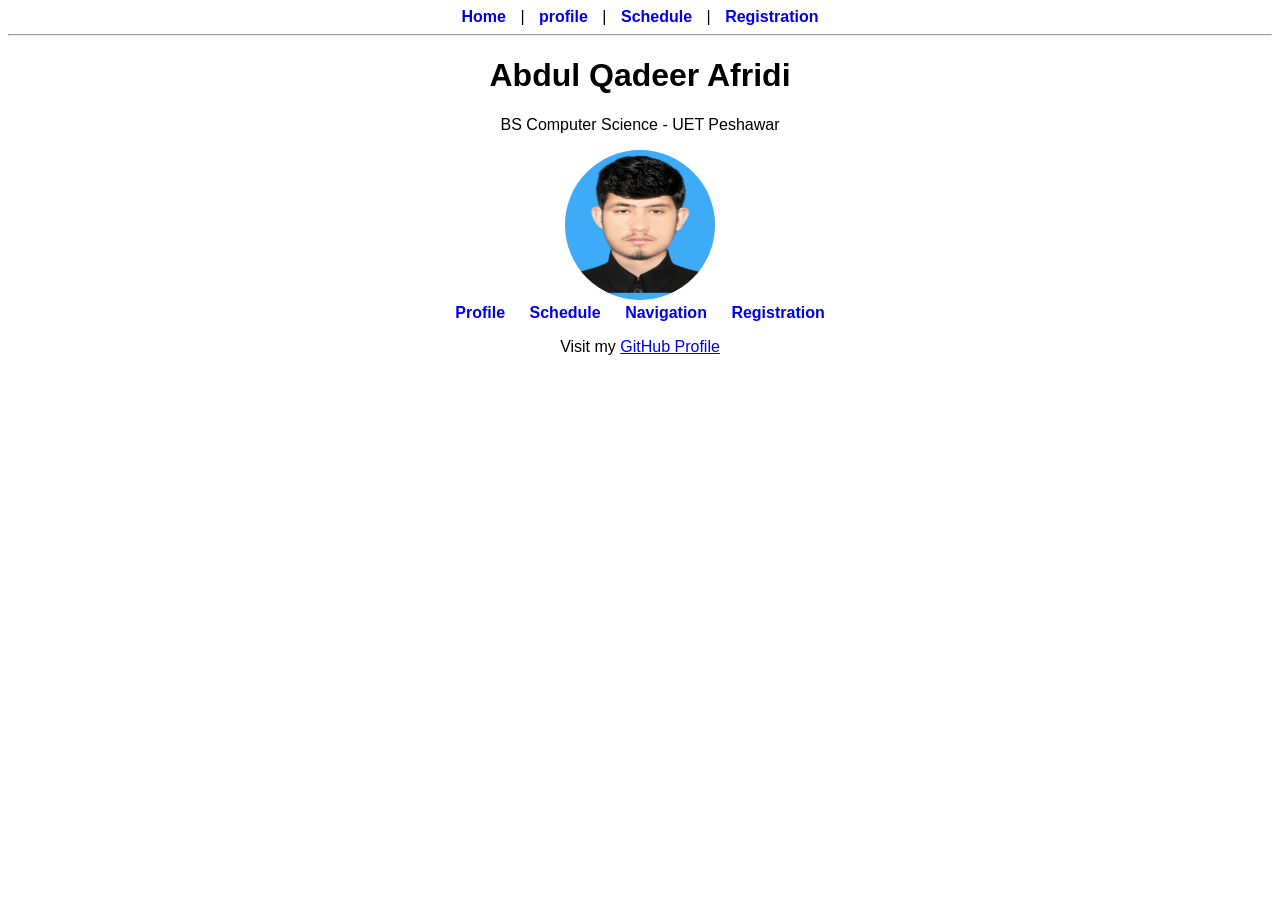
==== index.html @ 965270ca "Add files via upload i added lab 2 tasks" ====
<!DOCTYPE html>
<html lang="en">
<head>
    <meta charset="UTF-8">
    <meta name="viewport" content="width=device-width, initial-scale=1.0">
    <title>My Portfolio - Lab 02</title>
    <style>
        body {
            font-family: Arial, sans-serif;
            text-align: center;
        }
        nav a {
            margin: 10px;
            text-decoration: none;
            font-weight: bold;
        }
        img {
            border-radius: 50%;
        }
    </style>
</head>
<body>
    <nav>
    <a href="index.html">Home</a> |
    <a href="profile.html">profile</a> |
    <a href="schedule.html">Schedule</a> |
    <a href="registration.html">Registration</a>
</nav>
<hr>

<h1>Abdul Qadeer Afridi</h1>
<p>BS Computer Science - UET Peshawar</p>

<img src="profile.jpg" width="150" height="150">

<nav>
    <a href="profile.html">Profile</a>
    <a href="schedule.html">Schedule</a>
    <a href="navigation.html">Navigation</a>
    <a href="registration.html">Registration</a>
</nav>

<p>Visit my 
<a href="https://github.com/AbdulQadeer70/lab-01" target="_blank">GitHub Profile</a>
</p>

</body>
</html>
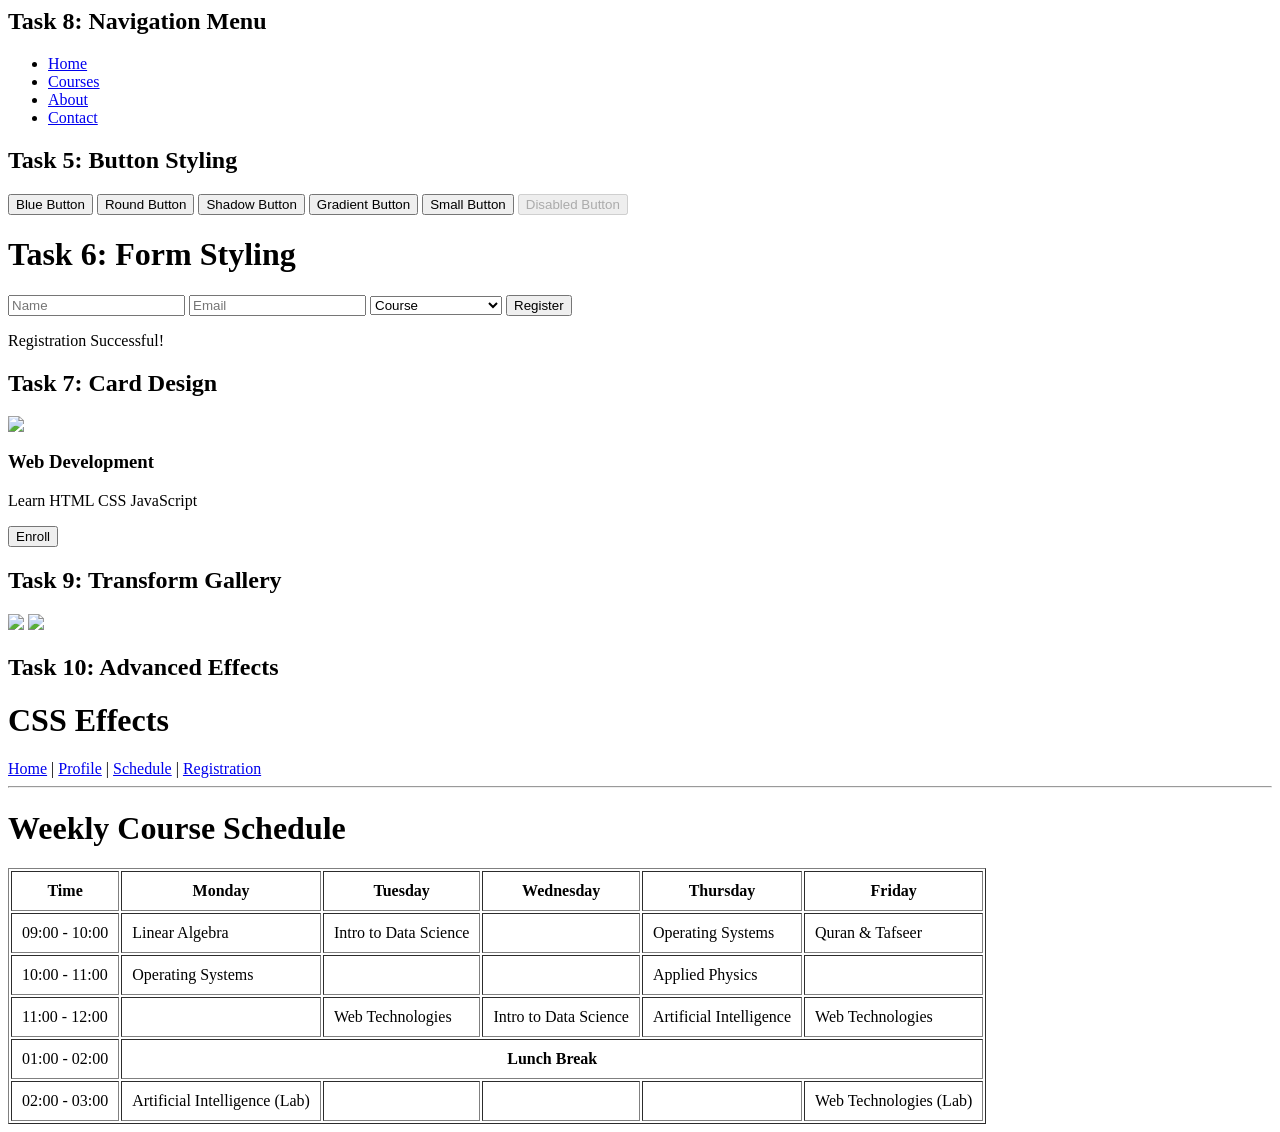
==== commit 2fe369a8: "Lab 03 CSS Styling Tasks" ====
--- a/index.html
+++ b/index.html
@@ -1,48 +1,159 @@
+<h2>Task 8: Navigation Menu</h2>
+
+<nav>
+
+<ul>
+
+<li><a href="#">Home</a></li>
+
+<li><a href="#">Courses</a></li>
+
+<li><a href="#">About</a></li>
+
+<li><a href="#">Contact</a></li>
+
+</ul>
+
+</nav>
+<link rel="stylesheet" href="../styles/components.css">
+<h2>Task 5: Button Styling</h2>
+
+<button class="btn btn-blue">Blue Button</button>
+
+<button class="btn btn-green btn-round">Round Button</button>
+
+<button class="btn btn-red btn-shadow">Shadow Button</button>
+
+<button class="btn btn-gradient btn-large">Gradient Button</button>
+
+<button class="btn btn-blue btn-small">Small Button</button>
+
+<button class="btn" disabled>Disabled Button</button>
+
+<h1>Task 6: Form Styling</h1>
+
+<form>
+
+<input type="text" placeholder="Name">
+
+<input type="email" class="error" placeholder="Email">
+
+<select>
+<option>Course</option>
+<option>Web Development</option>
+<option>Graphic Design</option>
+</select>
+
+<button class="btn btn-green">Register</button>
+
+<p class="success">Registration Successful!</p>
+
+</form>
+
+<h2>Task 7: Card Design</h2>
+
+<div class="card">
+
+<img src="../images/gallery/img.jpg" class="img1">
+
+<h3>Web Development</h3>
+
+<p>Learn HTML CSS JavaScript</p>
+
+<button class="btn btn-blue">Enroll</button>
+
+</div>
+
+<h2>Task 9: Transform Gallery</h2>
+<link rel="stylesheet" href="../styles/effects.css">
+
+<div class="box rotate">
+    <img src="../images/gallery/img.jpg" class="img1">
+
+<img src="../images/gallery/img1.jpg" class="img2">
+</div>
+
+<div class="box scale"></div>
+
+<div class="box move"></div>
+<h2>Task 10: Advanced Effects</h2>
+
+<h1 class="gradient-text">CSS Effects</h1>
+
+<div class="loader"></div>
 <!DOCTYPE html>
 <html lang="en">
 <head>
     <meta charset="UTF-8">
-    <meta name="viewport" content="width=device-width, initial-scale=1.0">
-    <title>My Portfolio - Lab 02</title>
-    <style>
-        body {
-            font-family: Arial, sans-serif;
-            text-align: center;
-        }
-        nav a {
-            margin: 10px;
-            text-decoration: none;
-            font-weight: bold;
-        }
-        img {
-            border-radius: 50%;
-        }
-    </style>
+    <title>Course Schedule</title>
+    <link rel="stylesheet" href="styles/main.css">
+<link rel="stylesheet" href="styles/components.css">
+<link rel="stylesheet" href="styles/effects.css">
+<link rel="stylesheet" href="styles/typography.css">
 </head>
 <body>
     <nav>
     <a href="index.html">Home</a> |
-    <a href="profile.html">profile</a> |
+    <a href="profile.html">Profile</a> |
     <a href="schedule.html">Schedule</a> |
     <a href="registration.html">Registration</a>
 </nav>
 <hr>
 
-<h1>Abdul Qadeer Afridi</h1>
-<p>BS Computer Science - UET Peshawar</p>
+<h1>Weekly Course Schedule</h1>
 
-<img src="profile.jpg" width="150" height="150">
+<table border="1" cellpadding="10">
+    <tr>
+        <th>Time</th>
+        <th>Monday</th>
+        <th>Tuesday</th>
+        <th>Wednesday</th>
+        <th>Thursday</th>
+        <th>Friday</th>
+    </tr>
 
-<nav>
-    <a href="profile.html">Profile</a>
-    <a href="schedule.html">Schedule</a>
-    <a href="navigation.html">Navigation</a>
-    <a href="registration.html">Registration</a>
-</nav>
+    <tr>
+        <td>09:00 - 10:00</td>
+        <td>Linear Algebra</td>
+        <td>Intro to Data Science</td>
+        <td></td>
+        <td>Operating Systems</td>
+        <td>Quran & Tafseer</td>
+    </tr>
 
-<p>Visit my 
-<a href="https://github.com/AbdulQadeer70/lab-01" target="_blank">GitHub Profile</a>
-</p>
+    <tr>
+        <td>10:00 - 11:00</td>
+        <td>Operating Systems</td>
+        <td></td>
+        <td></td>
+        <td>Applied Physics</td>
+        <td></td>
+    </tr>
+
+    <tr>
+        <td>11:00 - 12:00</td>
+        <td></td>
+        <td>Web Technologies</td>
+        <td>Intro to Data Science</td>
+        <td>Artificial Intelligence</td>
+        <td>Web Technologies</td>
+    </tr>
+
+    <tr>
+        <td>01:00 - 02:00</td>
+        <td colspan="5" align="center"><b>Lunch Break</b></td>
+    </tr>
+
+    <tr>
+        <td>02:00 - 03:00</td>
+        <td>Artificial Intelligence (Lab)</td>
+        <td></td>
+        <td></td>
+        <td></td>
+        <td>Web Technologies (Lab)</td>
+    </tr>
+
+</table>
 
 </body>
 </html>
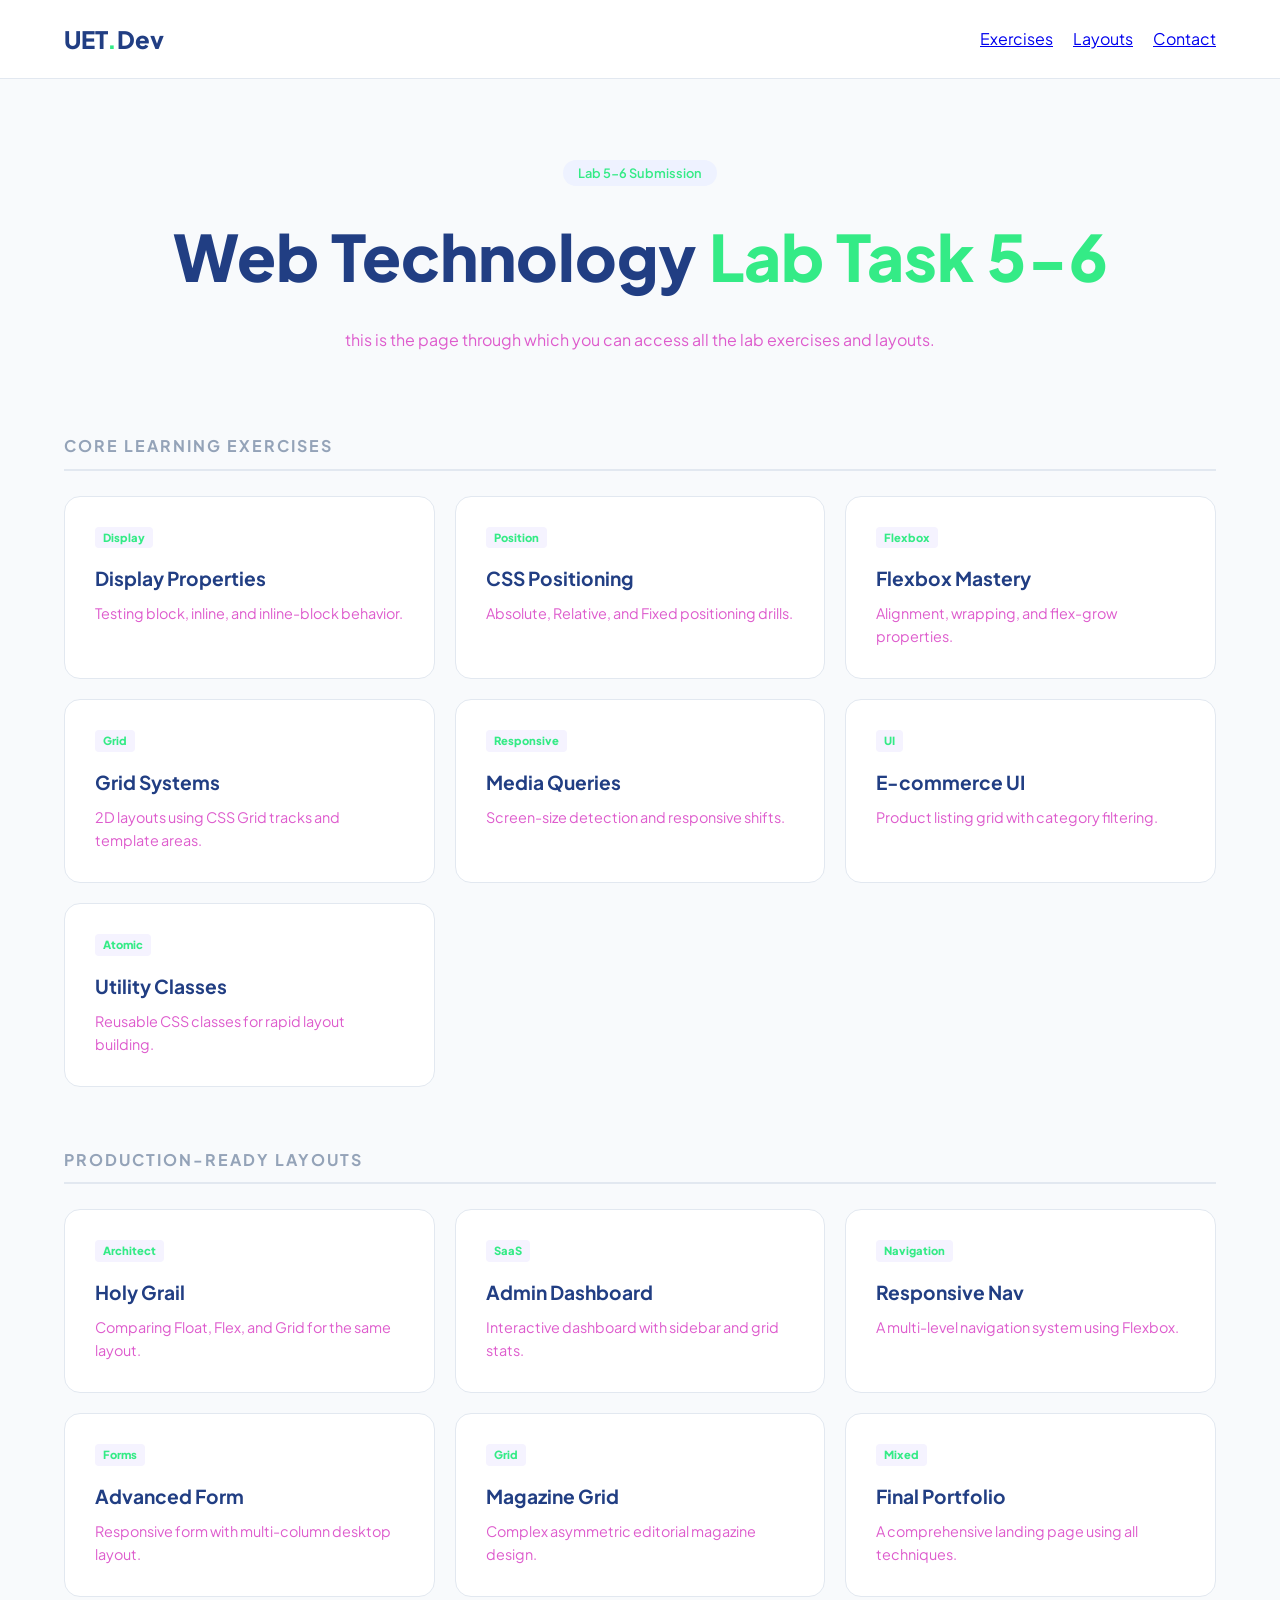
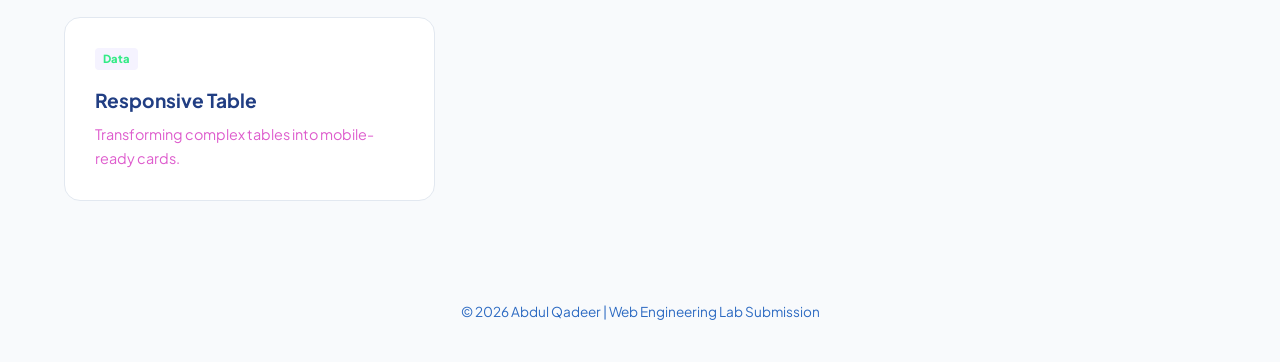
==== commit 82d2bf04: "Upload lab 5 and 6" ====
--- a/index.html
+++ b/index.html
@@ -1,159 +1,124 @@
-<h2>Task 8: Navigation Menu</h2>
-
-<nav>
-
-<ul>
-
-<li><a href="#">Home</a></li>
-
-<li><a href="#">Courses</a></li>
-
-<li><a href="#">About</a></li>
-
-<li><a href="#">Contact</a></li>
-
-</ul>
-
-</nav>
-<link rel="stylesheet" href="../styles/components.css">
-<h2>Task 5: Button Styling</h2>
-
-<button class="btn btn-blue">Blue Button</button>
-
-<button class="btn btn-green btn-round">Round Button</button>
-
-<button class="btn btn-red btn-shadow">Shadow Button</button>
-
-<button class="btn btn-gradient btn-large">Gradient Button</button>
-
-<button class="btn btn-blue btn-small">Small Button</button>
-
-<button class="btn" disabled>Disabled Button</button>
-
-<h1>Task 6: Form Styling</h1>
-
-<form>
-
-<input type="text" placeholder="Name">
-
-<input type="email" class="error" placeholder="Email">
-
-<select>
-<option>Course</option>
-<option>Web Development</option>
-<option>Graphic Design</option>
-</select>
-
-<button class="btn btn-green">Register</button>
-
-<p class="success">Registration Successful!</p>
-
-</form>
-
-<h2>Task 7: Card Design</h2>
-
-<div class="card">
-
-<img src="../images/gallery/img.jpg" class="img1">
-
-<h3>Web Development</h3>
-
-<p>Learn HTML CSS JavaScript</p>
-
-<button class="btn btn-blue">Enroll</button>
-
-</div>
-
-<h2>Task 9: Transform Gallery</h2>
-<link rel="stylesheet" href="../styles/effects.css">
-
-<div class="box rotate">
-    <img src="../images/gallery/img.jpg" class="img1">
-
-<img src="../images/gallery/img1.jpg" class="img2">
-</div>
-
-<div class="box scale"></div>
-
-<div class="box move"></div>
-<h2>Task 10: Advanced Effects</h2>
-
-<h1 class="gradient-text">CSS Effects</h1>
-
-<div class="loader"></div>
-<!DOCTYPE html>
-<html lang="en">
-<head>
-    <meta charset="UTF-8">
-    <title>Course Schedule</title>
-    <link rel="stylesheet" href="styles/main.css">
-<link rel="stylesheet" href="styles/components.css">
-<link rel="stylesheet" href="styles/effects.css">
-<link rel="stylesheet" href="styles/typography.css">
-</head>
-<body>
-    <nav>
-    <a href="index.html">Home</a> |
-    <a href="profile.html">Profile</a> |
-    <a href="schedule.html">Schedule</a> |
-    <a href="registration.html">Registration</a>
-</nav>
-<hr>
-
-<h1>Weekly Course Schedule</h1>
-
-<table border="1" cellpadding="10">
-    <tr>
-        <th>Time</th>
-        <th>Monday</th>
-        <th>Tuesday</th>
-        <th>Wednesday</th>
-        <th>Thursday</th>
-        <th>Friday</th>
-    </tr>
-
-    <tr>
-        <td>09:00 - 10:00</td>
-        <td>Linear Algebra</td>
-        <td>Intro to Data Science</td>
-        <td></td>
-        <td>Operating Systems</td>
-        <td>Quran & Tafseer</td>
-    </tr>
-
-    <tr>
-        <td>10:00 - 11:00</td>
-        <td>Operating Systems</td>
-        <td></td>
-        <td></td>
-        <td>Applied Physics</td>
-        <td></td>
-    </tr>
-
-    <tr>
-        <td>11:00 - 12:00</td>
-        <td></td>
-        <td>Web Technologies</td>
-        <td>Intro to Data Science</td>
-        <td>Artificial Intelligence</td>
-        <td>Web Technologies</td>
-    </tr>
-
-    <tr>
-        <td>01:00 - 02:00</td>
-        <td colspan="5" align="center"><b>Lunch Break</b></td>
-    </tr>
-
-    <tr>
-        <td>02:00 - 03:00</td>
-        <td>Artificial Intelligence (Lab)</td>
-        <td></td>
-        <td></td>
-        <td></td>
-        <td>Web Technologies (Lab)</td>
-    </tr>
-
-</table>
-
-</body>
+<!DOCTYPE html>
+<html lang="en">
+<head>
+    <meta charset="UTF-8">
+    <meta name="viewport" content="width=device-width, initial-scale=1.0">
+    <title>Abdul Qadeer | Web Engineering Portfolio</title>
+    <link href="https://fonts.googleapis.com/css2?family=Plus+Jakarta+Sans:wght@400;600;800&display=swap" rel="stylesheet">
+    <link rel="stylesheet" href="style.css">
+</head>
+<body>
+
+    <nav class="navbar">
+        <div class="container">
+            <a href="#" class="logo">UET<span>.</span>Dev</a>
+            <ul class="nav-links">
+                <li><a href="#exercises">Exercises</a></li>
+                <li><a href="#layouts">Layouts</a></li>
+                <li><a href="mailto:ibtisam@uet.edu.pk" class="btn-sm">Contact</a></li>
+            </ul>
+        </div>
+    </nav>
+
+    <header class="hero">
+        <div class="container">
+            <span class="badge">Lab 5-6 Submission</span>
+            <h1>Web Technology <span>Lab Task 5-6</span></h1>
+            <p>this is the page through which you can access all the lab exercises and layouts.</p>
+        </div>
+    </header>
+
+    <main class="container">
+        
+        <section id="exercises" class="task-section">
+            <h2 class="section-title">Core Learning Exercises</h2>
+            <div class="task-grid">
+                <a href="excercises/display-excsersices.html" class="task-card">
+                    <span class="tag">Display</span>
+                    <h3>Display Properties</h3>
+                    <p>Testing block, inline, and inline-block behavior.</p>
+                </a>
+                <a href="excercises/position-excsersices.html" class="task-card">
+                    <span class="tag">Position</span>
+                    <h3>CSS Positioning</h3>
+                    <p>Absolute, Relative, and Fixed positioning drills.</p>
+                </a>
+                <a href="excercises/flexbox-excsersices.html" class="task-card">
+                    <span class="tag">Flexbox</span>
+                    <h3>Flexbox Mastery</h3>
+                    <p>Alignment, wrapping, and flex-grow properties.</p>
+                </a>
+                <a href="excercises/grid-excsersices.html" class="task-card">
+                    <span class="tag">Grid</span>
+                    <h3>Grid Systems</h3>
+                    <p>2D layouts using CSS Grid tracks and template areas.</p>
+                </a>
+                <a href="excercises/media-query-excercis.html" class="task-card">
+                    <span class="tag">Responsive</span>
+                    <h3>Media Queries</h3>
+                    <p>Screen-size detection and responsive shifts.</p>
+                </a>
+                <a href="excercises/ecommerce-grid.html" class="task-card">
+                    <span class="tag">UI</span>
+                    <h3>E-commerce UI</h3>
+                    <p>Product listing grid with category filtering.</p>
+                </a>
+                <a href="excercises/utilities.html" class="task-card">
+                    <span class="tag">Atomic</span>
+                    <h3>Utility Classes</h3>
+                    <p>Reusable CSS classes for rapid layout building.</p>
+                </a>
+            </div>
+        </section>
+
+        <section id="layouts" class="task-section">
+            <h2 class="section-title">Production-Ready Layouts</h2>
+            <div class="task-grid">
+                <a href="Layouts/holy-grail-comparisio.html" class="task-card">
+                    <span class="tag">Architect</span>
+                    <h3>Holy Grail</h3>
+                    <p>Comparing Float, Flex, and Grid for the same layout.</p>
+                </a>
+                <a href="Layouts/dashboard-grid.html" class="task-card">
+                    <span class="tag">SaaS</span>
+                    <h3>Admin Dashboard</h3>
+                    <p>Interactive dashboard with sidebar and grid stats.</p>
+                </a>
+                <a href="Layouts/flex-nav.html" class="task-card">
+                    <span class="tag">Navigation</span>
+                    <h3>Responsive Nav</h3>
+                    <p>A multi-level navigation system using Flexbox.</p>
+                </a>
+                <a href="Layouts/form.html" class="task-card">
+                    <span class="tag">Forms</span>
+                    <h3>Advanced Form</h3>
+                    <p>Responsive form with multi-column desktop layout.</p>
+                </a>
+                <a href="Layouts/magazine-grid.html" class="task-card">
+                    <span class="tag">Grid</span>
+                    <h3>Magazine Grid</h3>
+                    <p>Complex asymmetric editorial magazine design.</p>
+                </a>
+                <a href="Layouts/portfolio-mixed.html" class="task-card">
+                    <span class="tag">Mixed</span>
+                    <h3>Final Portfolio</h3>
+                    <p>A comprehensive landing page using all techniques.</p>
+                </a>
+                <a href="Layouts/responsive-table.html" class="task-card">
+                    <span class="tag">Data</span>
+                    <h3>Responsive Table</h3>
+                    <p>Transforming complex tables into mobile-ready cards.</p>
+                </a>
+            </div>
+        </section>
+
+    </main>
+
+    <footer class="main-footer">
+        <div class="container">
+            <p>&copy; 2026 Abdul Qadeer | Web Engineering Lab Submission</p>
+        </div>
+    </footer>
+
+</body>
 </html>
--- a/style.css
+++ b/style.css
@@ -0,0 +1,72 @@
+:root {
+    --primary: #34eb86;
+    --dark: #213e83;
+    --text-muted: #de5ccd;
+    --bg: #f8fafc;
+    --white: #ffffff;
+    --border: #e2e8f0;
+}
+
+* { margin: 0; padding: 0; box-sizing: border-box; }
+
+body {
+    font-family: 'Plus Jakarta Sans', sans-serif;
+    background-color: var(--bg);
+    color: var(--dark);
+    line-height: 1.6;
+}
+
+.container { width: 90%; max-width: 1200px; margin: 0 auto; }
+
+/* Navbar */
+.navbar { background: var(--white); padding: 20px 0; border-bottom: 1px solid var(--border); }
+.navbar .container { display: flex; justify-content: space-between; align-items: center; }
+.logo { font-size: 1.5rem; font-weight: 800; text-decoration: none; color: var(--dark); }
+.logo span { color: var(--primary); }
+.nav-links { display: none; list-style: none; gap: 20px; }
+
+/* Hero */
+.hero { padding: 80px 0; text-align: center; }
+.badge { background: #eef2ff; color: var(--primary); padding: 5px 15px; border-radius: 20px; font-weight: 600; font-size: 0.8rem; }
+.hero h1 { font-size: 2.5rem; margin: 20px 0; font-weight: 800; }
+.hero h1 span { color: var(--primary); }
+.hero p { color: var(--text-muted); max-width: 600px; margin: 0 auto; }
+
+/* Grid Sections */
+.task-section { padding-bottom: 60px; }
+.section-title { font-size: 1rem; text-transform: uppercase; letter-spacing: 2px; color: #94a3b8; margin-bottom: 25px; border-bottom: 2px solid var(--border); padding-bottom: 10px; }
+
+/* Task Grid System */
+.task-grid { display: grid; grid-template-columns: 1fr; gap: 20px; }
+
+.task-card {
+    background: var(--white);
+    padding: 30px;
+    border-radius: 16px;
+    text-decoration: none;
+    color: inherit;
+    border: 1px solid var(--border);
+    transition: 0.3s ease;
+    display: flex;
+    flex-direction: column;
+}
+
+.task-card:hover { transform: translateY(-5px); border-color: var(--primary); box-shadow: 0 10px 20px rgba(0,0,0,0.05); }
+
+.tag { font-size: 0.7rem; font-weight: 800; color: var(--primary); background: #f5f3ff; padding: 2px 8px; border-radius: 4px; align-self: flex-start; margin-bottom: 15px; }
+
+.task-card h3 { margin-bottom: 8px; font-size: 1.2rem; font-weight: 700; }
+.task-card p { font-size: 0.9rem; color: var(--text-muted); }
+
+/* Responsive Media Queries */
+@media (min-width: 768px) {
+    .nav-links { display: flex; }
+    .hero h1 { font-size: 4rem; }
+    .task-grid { grid-template-columns: repeat(2, 1fr); }
+}
+
+@media (min-width: 1024px) {
+    .task-grid { grid-template-columns: repeat(3, 1fr); }
+}
+
+.main-footer { text-align: center; padding: 40px 0; color: #2c6ac2; font-size: 0.85rem; }
